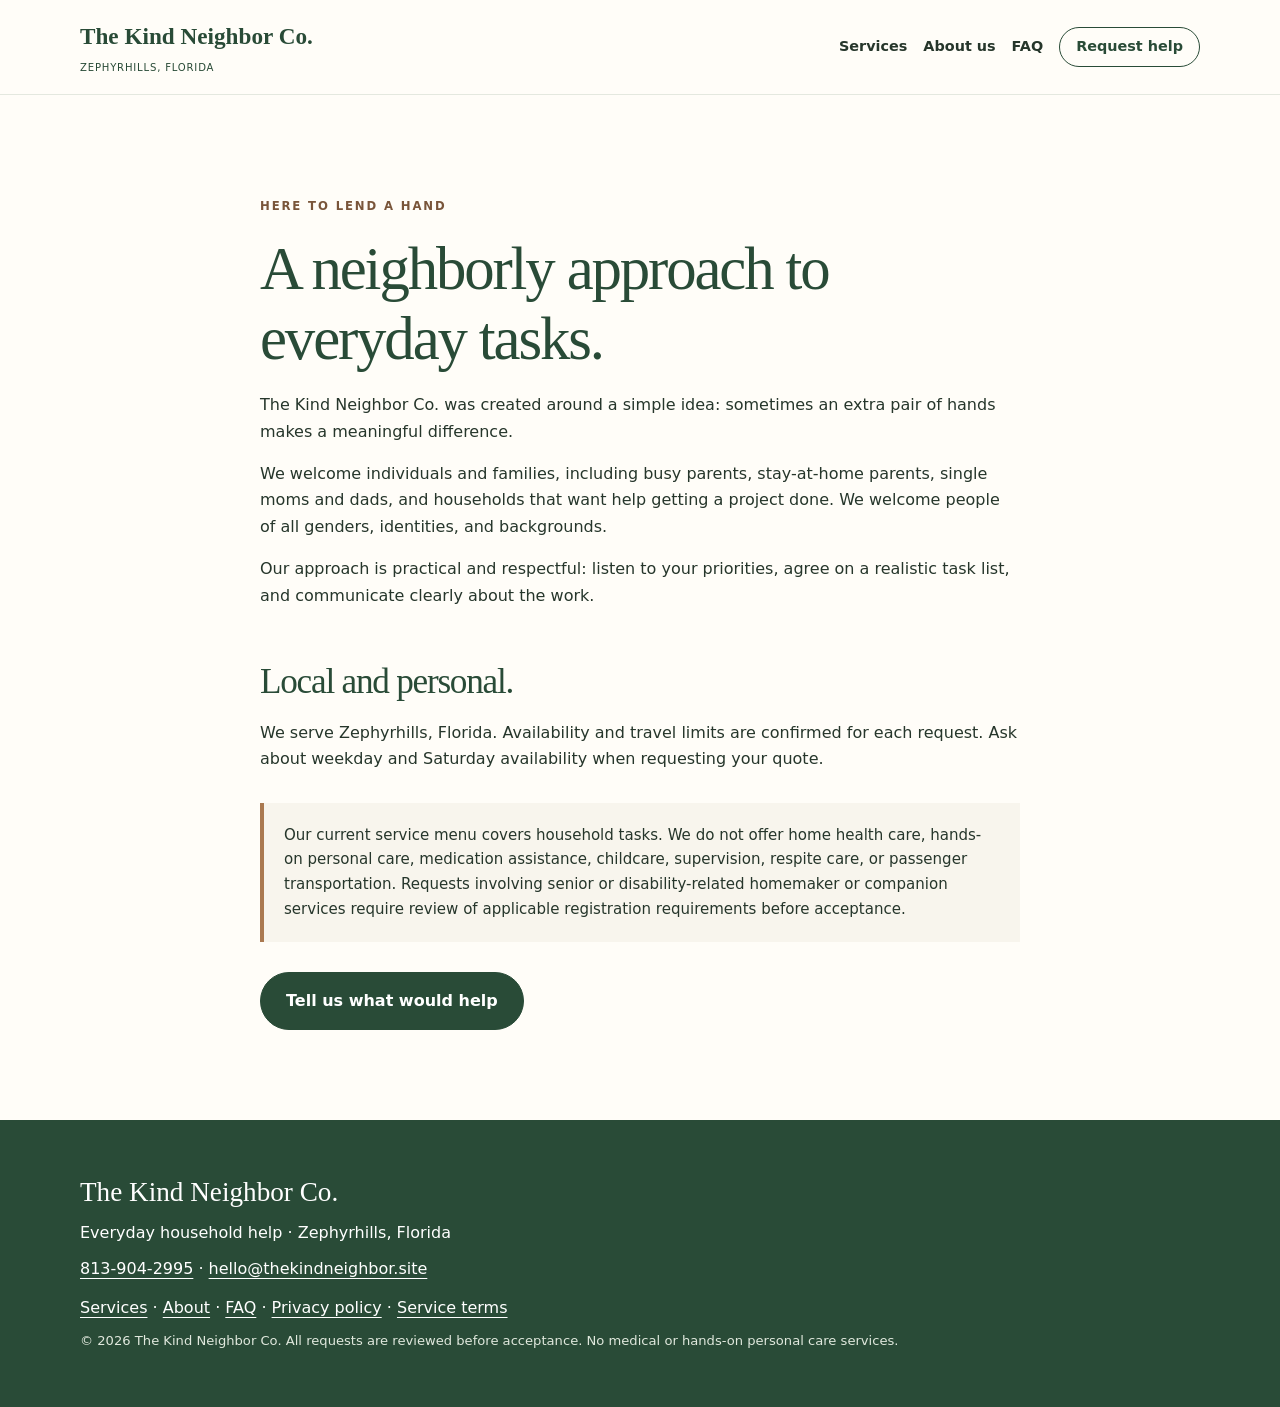
==== about.html @ 634ebbd8 "Launch household service inquiries with privacy and service policies" ====
<!doctype html><html lang="en"><head><meta charset="utf-8"><meta name="viewport" content="width=device-width,initial-scale=1"><meta name="theme-color" content="#294b37"><meta name="description" content="The Kind Neighbor Co. offers practical household help with a respectful, inclusive approach in Zephyrhills, Florida."><title>About Us | The Kind Neighbor Co.</title><link rel="canonical" href="https://thekindneighbor.site/about.html"><link rel="icon" href="/assets/logo.png"><link rel="stylesheet" href="/styles.css?v=household1"><meta property="og:type" content="website"><meta property="og:title" content="About Us | The Kind Neighbor Co."><meta property="og:description" content="The Kind Neighbor Co. offers practical household help with a respectful, inclusive approach in Zephyrhills, Florida."><meta property="og:url" content="https://thekindneighbor.site/about.html"><meta property="og:image" content="https://thekindneighbor.site/assets/logo.png"></head><body><a class="skip" href="#main">Skip to content</a><header class="header"><div class="wrap nav"><a href="/" class="brand">The Kind Neighbor Co.<small>Zephyrhills, Florida</small></a><nav aria-label="Main navigation"><a href="/services.html">Services</a><a href="/about.html">About us</a><a href="/faq.html">FAQ</a><a class="navcta" href="/#request">Request help</a></nav></div></header><main id="main"><section class="section service-copy"><div class="wrap narrow"><p class="eyebrow">Here to lend a hand</p><h1>A neighborly approach to everyday tasks.</h1><p>The Kind Neighbor Co. was created around a simple idea: sometimes an extra pair of hands makes a meaningful difference.</p><p>We welcome individuals and families, including busy parents, stay-at-home parents, single moms and dads, and households that want help getting a project done. We welcome people of all genders, identities, and backgrounds.</p><p>Our approach is practical and respectful: listen to your priorities, agree on a realistic task list, and communicate clearly about the work.</p><h2>Local and personal.</h2><p>We serve Zephyrhills, Florida. Availability and travel limits are confirmed for each request. Ask about weekday and Saturday availability when requesting your quote.</p><p class="scope-note">Our current service menu covers household tasks. We do not offer home health care, hands-on personal care, medication assistance, childcare, supervision, respite care, or passenger transportation. Requests involving senior or disability-related homemaker or companion services require review of applicable registration requirements before acceptance.</p><a class="button" href="/#request">Tell us what would help</a></div></section></main><footer><div class="wrap"><strong>The Kind Neighbor Co.</strong><p>Everyday household help · Zephyrhills, Florida</p><p><a href="tel:+18139042995">813-904-2995</a> · <a href="mailto:hello@thekindneighbor.site">hello@thekindneighbor.site</a></p><p><a href="/services.html">Services</a> · <a href="/about.html">About</a> · <a href="/faq.html">FAQ</a> · <a href="/privacy.html">Privacy policy</a> · <a href="/terms.html">Service terms</a></p><p class="fine">© <span id="year">2026</span> The Kind Neighbor Co. All requests are reviewed before acceptance. No medical or hands-on personal care services.</p></div></footer></body></html>
---- styles.css ----
:root{--green:#294b37;--sage:#dce7d8;--cream:#f8f5ed;--gold:#aa7950;--ink:#26362b;--muted:#526457}*{box-sizing:border-box}html{scroll-behavior:smooth}body{margin:0;color:var(--ink);font-family:system-ui,-apple-system,Segoe UI,Arial,sans-serif;line-height:1.65}a{color:inherit}h1,h2,h3{font-family:Georgia,serif;line-height:1.15;color:var(--green)}h1{font-size:clamp(2.4rem,5vw,4.5rem);margin:.3em 0}h2{font-size:clamp(1.9rem,3.4vw,3rem);margin:.3em 0 .5em}h3{font-size:1.28rem;margin:.5em 0}.wrap{width:min(1120px,calc(100% - 36px));margin:auto}.narrow{max-width:780px}.skip{position:absolute;left:-9999px}.skip:focus{left:12px;top:12px;background:white;padding:10px;z-index:10}.header{background:white;position:sticky;top:0;z-index:5;border-bottom:1px solid #e4e8df}.nav{display:flex;align-items:center;justify-content:space-between;gap:20px;min-height:82px}.brand{font-family:Georgia,serif;font-size:1.25rem;font-weight:bold;text-decoration:none;color:var(--green)}.brand small{display:block;font-family:system-ui;font-size:.65rem;text-transform:uppercase;letter-spacing:.08em;font-weight:500}.nav nav{display:flex;gap:22px;align-items:center}.nav nav a{text-decoration:none;font-size:.9rem;font-weight:600}.navcta{color:var(--green);border:1px solid var(--green);border-radius:999px;padding:7px 16px}.hero{background:var(--cream);padding:75px 0}.hero-grid{display:grid;grid-template-columns:1.15fr .85fr;gap:40px;align-items:center}.hero p{font-size:1.12rem;max-width:600px}.hero-logo{width:100%;height:auto;border-radius:22px;box-shadow:0 14px 40px #294b3717}.eyebrow{color:#8c623f;font-size:.8rem;font-weight:800;text-transform:uppercase;letter-spacing:.14em}.actions{display:flex;flex-wrap:wrap;gap:12px;margin:26px 0}.button{display:inline-block;background:var(--green);color:white;text-decoration:none;border-radius:8px;padding:13px 22px;font-weight:700;text-align:center}.button:hover,.button:focus{background:#41674e}.button.secondary{background:transparent;color:var(--green);border:1px solid var(--green)}.fine{font-size:.82rem!important;color:var(--muted)}.section{padding:75px 0;scroll-margin-top:90px}.lead{max-width:800px;color:var(--muted);font-size:1.08rem}.cards,.prices{display:grid;grid-template-columns:repeat(3,minmax(0,1fr));gap:18px;margin-top:32px}.cards article,.prices article{background:white;border:1px solid #e2e8df;border-radius:15px;padding:24px}.symbol{color:var(--gold);font-size:2rem}.tinted{background:var(--cream)}.price{font-size:2rem;font-weight:800;color:var(--green);margin:12px 0}.price small{font-size:.9rem;font-weight:500;color:var(--muted)}details{border-bottom:1px solid #d4ded0;padding:16px 0}summary{cursor:pointer;font-weight:700;color:var(--green)}.contact{text-align:center}.contact .button{margin:18px 0}footer{background:var(--green);color:white;padding:42px 0;text-align:center}footer .fine{color:#e0e8dd}footer p{margin:5px 0}@media(max-width:800px){.hero-grid{grid-template-columns:1fr}.hero-logo{max-width:460px;margin:auto}.cards,.prices{grid-template-columns:repeat(2,minmax(0,1fr))}.nav{align-items:flex-start;flex-direction:column;padding:15px 0}.nav nav{gap:12px;flex-wrap:wrap}}@media(max-width:520px){.cards,.prices{grid-template-columns:1fr}.hero{padding:45px 0}.section{padding:55px 0}.nav nav a{font-size:.82rem}.nav nav{gap:10px}}

/* Consultation inquiry form */
.inquiry-form{display:grid;gap:1.1rem;margin:1.5rem 0;text-align:left}
.inquiry-form label{display:grid;gap:.4rem;font-weight:600}
.inquiry-form input:not([type=checkbox]),.inquiry-form select,.inquiry-form textarea{width:100%;box-sizing:border-box;padding:.8rem;border:1px solid #a9b8ab;border-radius:8px;background:white;color:#263c2f;font:inherit}
.inquiry-form input:focus-visible,.inquiry-form select:focus-visible,.inquiry-form textarea:focus-visible{outline:3px solid #91b39a;outline-offset:2px}
.inquiry-form fieldset{border:1px solid #b6c4b9;border-radius:12px;padding:1rem}
.inquiry-form legend{font-weight:700;padding:0 .3rem}
.inquiry-form .choice{display:flex;align-items:flex-start;gap:.6rem;font-weight:400;margin:.55rem 0}
.inquiry-form .choice input{margin-top:.3rem;min-width:1rem;min-height:1rem}
.inquiry-form .consent{font-size:.94rem}
.form-grid{display:grid;grid-template-columns:repeat(2,minmax(0,1fr));gap:1rem}
.form-hint{font-size:.87rem;opacity:.82}
.form-status{min-height:1.5rem;font-weight:600}
.form-status.error{color:#a12b27}.form-status.success{color:#216e42}
.inquiry-form button:disabled{opacity:.6;cursor:wait}
@media(max-width:640px){.form-grid{grid-template-columns:1fr}}

/* Kind Neighbor launch design: warm paper, forest green and generous type. */
body{background:#fffdf8}h1,h2,h3{font-weight:500;letter-spacing:-.035em}.header{background:#fffdf8f5;backdrop-filter:blur(12px)}.nav{min-height:94px}.brand{font-size:1.45rem}.brand small{margin-top:5px;font-size:.63rem}.hero{background:radial-gradient(ellipse at 85% 20%,#e2eadc 0,transparent 58%),#f4f0e5;padding:90px 0 100px}.hero-grid{gap:65px}.hero h1{font-size:clamp(3rem,6.2vw,5.5rem);line-height:1.02}.hero-logo{border-radius:48% 48% 12px 12px;box-shadow:0 22px 65px #294b371b;border:10px solid #fffdf8}.eyebrow{color:#79553a;font-size:.73rem;letter-spacing:.16em}.button{border-radius:999px;padding:15px 25px;border:1px solid var(--green);font:inherit;font-weight:650;cursor:pointer}.button.secondary:hover{background:#e1e9db}.welcome-strip{background:#294b37;color:#fffdf8;padding:22px 0}.welcome-strip .wrap{display:flex;justify-content:space-between;gap:18px;font-size:.86rem}.section{padding:90px 0}.tinted{background:#f4f0e5}.cards article,.prices article{border:1px solid #dce2d7;border-radius:5px;padding:29px;background:#fffdf8}.cards h3{font-size:1.5rem}.cards p,.prices p{color:#526457}.symbol{display:block;font-size:2.3rem;margin-bottom:20px}.prices{grid-template-columns:repeat(3,minmax(0,1fr))}.prices article:first-child{background:#e4ecdf}.price{font-family:Georgia,serif;font-size:2.8rem;font-weight:500;letter-spacing:-.03em}.narrow{max-width:760px}.contact{text-align:left;background:#e8eedf}.inquiry-form{background:#fffdf8;border:1px solid #d4ddcd;padding:clamp(18px,4vw,36px);border-radius:8px}.inquiry-form .button{justify-self:start;margin:0}.form-status:empty{display:none}summary{padding-right:20px}footer{text-align:left;padding:50px 0}footer strong{font-family:Georgia,serif;font-size:1.7rem;font-weight:500}footer a{text-underline-offset:4px}:focus-visible{outline:3px solid #aa7950;outline-offset:4px}@media(max-width:800px){.hero{padding:55px 0}.hero-grid{gap:35px}.hero-logo{max-width:350px}.welcome-strip .wrap{flex-wrap:wrap;justify-content:center;text-align:center}.section{padding:60px 0}.prices{grid-template-columns:repeat(2,minmax(0,1fr))}.nav{min-height:auto}}@media(max-width:520px){.prices{grid-template-columns:1fr}.hero h1{font-size:3.2rem}.welcome-strip .wrap{flex-direction:column;gap:6px}.hero-logo{max-width:280px}}@media(prefers-reduced-motion:reduce){html{scroll-behavior:auto}}

.launch-trap{position:absolute;left:-10000px;width:1px;height:1px;overflow:hidden}.launch-note{max-width:42rem}.inquiry-form input[type=checkbox]{accent-color:#294b37}

/* Detailed service pages */
.service-copy h1{font-size:clamp(2.4rem,5vw,3.8rem)}.service-copy h2{font-size:clamp(1.65rem,3vw,2.2rem);margin-top:1.5em}.service-copy li{margin:.7em 0}.service-copy a,.cards a{text-underline-offset:4px}.nav nav{flex-wrap:wrap;gap:16px}.hero h1{font-size:clamp(2.8rem,5.3vw,4.6rem)}

.scope-note{padding:20px;border-left:4px solid var(--gold);background:var(--cream);font-size:.94rem;margin:30px 0}textarea{resize:vertical}footer a{display:inline-block;padding:4px 0}.service-copy{overflow-wrap:anywhere}
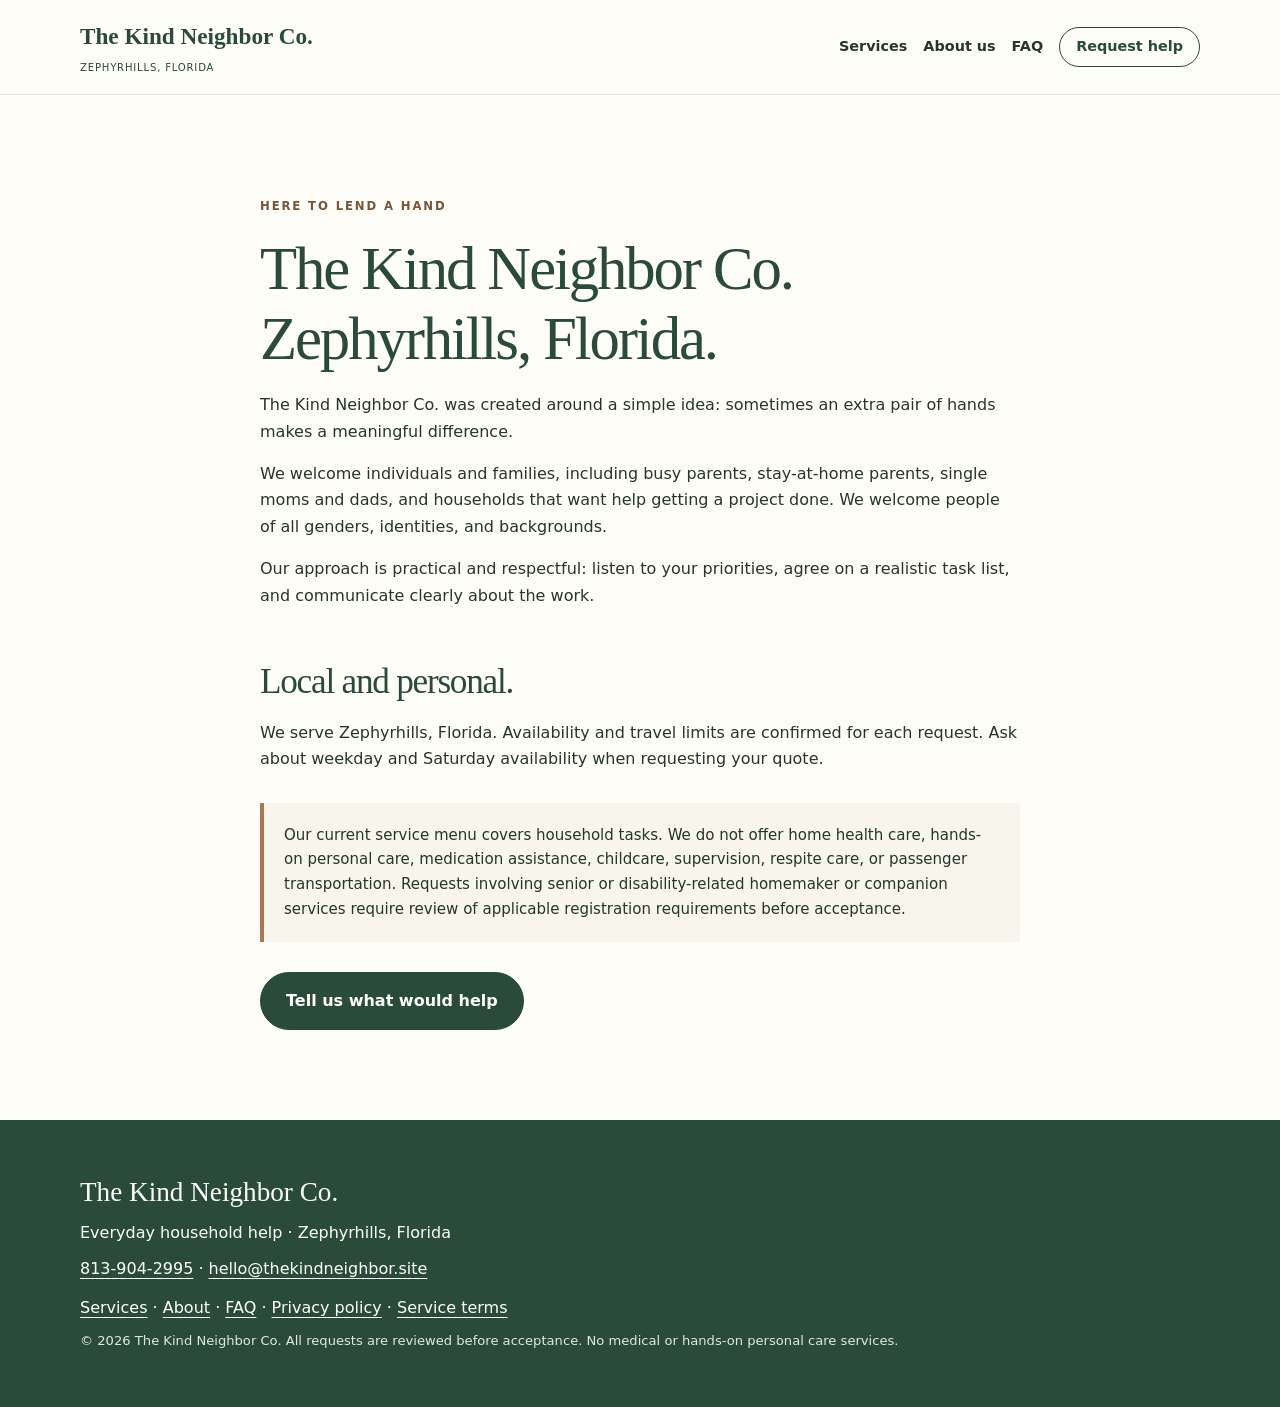
==== commit 7926b821: "Clarify Zephyrhills business identity, search titles and current household services" ====
--- a/about.html
+++ b/about.html
@@ -1 +1 @@
-<!doctype html><html lang="en"><head><meta charset="utf-8"><meta name="viewport" content="width=device-width,initial-scale=1"><meta name="theme-color" content="#294b37"><meta name="description" content="The Kind Neighbor Co. offers practical household help with a respectful, inclusive approach in Zephyrhills, Florida."><title>About Us | The Kind Neighbor Co.</title><link rel="canonical" href="https://thekindneighbor.site/about.html"><link rel="icon" href="/assets/logo.png"><link rel="stylesheet" href="/styles.css?v=household1"><meta property="og:type" content="website"><meta property="og:title" content="About Us | The Kind Neighbor Co."><meta property="og:description" content="The Kind Neighbor Co. offers practical household help with a respectful, inclusive approach in Zephyrhills, Florida."><meta property="og:url" content="https://thekindneighbor.site/about.html"><meta property="og:image" content="https://thekindneighbor.site/assets/logo.png"></head><body><a class="skip" href="#main">Skip to content</a><header class="header"><div class="wrap nav"><a href="/" class="brand">The Kind Neighbor Co.<small>Zephyrhills, Florida</small></a><nav aria-label="Main navigation"><a href="/services.html">Services</a><a href="/about.html">About us</a><a href="/faq.html">FAQ</a><a class="navcta" href="/#request">Request help</a></nav></div></header><main id="main"><section class="section service-copy"><div class="wrap narrow"><p class="eyebrow">Here to lend a hand</p><h1>A neighborly approach to everyday tasks.</h1><p>The Kind Neighbor Co. was created around a simple idea: sometimes an extra pair of hands makes a meaningful difference.</p><p>We welcome individuals and families, including busy parents, stay-at-home parents, single moms and dads, and households that want help getting a project done. We welcome people of all genders, identities, and backgrounds.</p><p>Our approach is practical and respectful: listen to your priorities, agree on a realistic task list, and communicate clearly about the work.</p><h2>Local and personal.</h2><p>We serve Zephyrhills, Florida. Availability and travel limits are confirmed for each request. Ask about weekday and Saturday availability when requesting your quote.</p><p class="scope-note">Our current service menu covers household tasks. We do not offer home health care, hands-on personal care, medication assistance, childcare, supervision, respite care, or passenger transportation. Requests involving senior or disability-related homemaker or companion services require review of applicable registration requirements before acceptance.</p><a class="button" href="/#request">Tell us what would help</a></div></section></main><footer><div class="wrap"><strong>The Kind Neighbor Co.</strong><p>Everyday household help · Zephyrhills, Florida</p><p><a href="tel:+18139042995">813-904-2995</a> · <a href="mailto:hello@thekindneighbor.site">hello@thekindneighbor.site</a></p><p><a href="/services.html">Services</a> · <a href="/about.html">About</a> · <a href="/faq.html">FAQ</a> · <a href="/privacy.html">Privacy policy</a> · <a href="/terms.html">Service terms</a></p><p class="fine">© <span id="year">2026</span> The Kind Neighbor Co. All requests are reviewed before acceptance. No medical or hands-on personal care services.</p></div></footer></body></html>+<!doctype html><html lang="en"><head><meta charset="utf-8"><meta name="viewport" content="width=device-width,initial-scale=1"><meta name="theme-color" content="#294b37"><meta name="description" content="Meet The Kind Neighbor Co., a local household-help business serving Zephyrhills, Florida with cleaning, laundry, organizing and everyday technology assistance."><title>About The Kind Neighbor Co. | Zephyrhills, Florida</title><link rel="canonical" href="https://thekindneighbor.site/about.html"><link rel="icon" href="/assets/logo.png"><link rel="stylesheet" href="/styles.css?v=household3"><meta property="og:type" content="website"><meta property="og:title" content="About The Kind Neighbor Co. | Zephyrhills, Florida"><meta property="og:description" content="Meet The Kind Neighbor Co., a local household-help business serving Zephyrhills, Florida with cleaning, laundry, organizing and everyday technology assistance."><meta property="og:url" content="https://thekindneighbor.site/about.html"><meta property="og:image" content="https://thekindneighbor.site/assets/logo.png"><meta name="robots" content="index,follow,max-image-preview:large"><script type="application/ld+json">{"@context": "https://schema.org", "@graph": [{"@type": "LocalBusiness", "@id": "https://thekindneighbor.site/#business", "name": "The Kind Neighbor Co.", "url": "https://thekindneighbor.site/", "telephone": "+1-813-904-2995", "email": "hello@thekindneighbor.site", "areaServed": {"@type": "City", "name": "Zephyrhills", "containedInPlace": {"@type": "State", "name": "Florida"}}, "description": "Everyday household help in Zephyrhills, Florida: cleaning, laundry, home organization, decluttering, garage-sale preparation, packing, and everyday technology assistance.", "logo": {"@type": "ImageObject", "@id": "https://thekindneighbor.site/#logo", "url": "https://thekindneighbor.site/assets/logo.png", "contentUrl": "https://thekindneighbor.site/assets/logo.png", "caption": "The Kind Neighbor Co."}, "image": "https://thekindneighbor.site/assets/logo.png", "address": {"@type": "PostalAddress", "addressLocality": "Zephyrhills", "addressRegion": "FL", "addressCountry": "US"}}, {"@type": "WebSite", "@id": "https://thekindneighbor.site/#website", "url": "https://thekindneighbor.site/", "name": "The Kind Neighbor Co.", "publisher": {"@id": "https://thekindneighbor.site/#business"}, "alternateName": ["The Kind Neighbor Co. – Zephyrhills", "thekindneighbor.site"], "description": "The Kind Neighbor Co. — everyday household help in Zephyrhills, Florida.", "inLanguage": "en-US"}, {"@type": "WebPage", "@id": "https://thekindneighbor.site/about.html#webpage", "url": "https://thekindneighbor.site/about.html", "name": "About The Kind Neighbor Co. | Zephyrhills, Florida", "isPartOf": {"@id": "https://thekindneighbor.site/#website"}, "about": {"@id": "https://thekindneighbor.site/#business"}, "description": "Meet The Kind Neighbor Co., a local household-help business serving Zephyrhills, Florida with cleaning, laundry, organizing and everyday technology assistance.", "inLanguage": "en-US", "dateModified": "2026-10-31", "mainEntity": {"@id": "https://thekindneighbor.site/#business"}, "primaryImageOfPage": {"@id": "https://thekindneighbor.site/#logo"}}]}</script><meta property="og:site_name" content="The Kind Neighbor Co."><meta property="og:locale" content="en_US"><meta name="twitter:card" content="summary"><meta name="twitter:title" content="About The Kind Neighbor Co. | Zephyrhills, Florida"><meta name="twitter:description" content="Meet The Kind Neighbor Co., a local household-help business serving Zephyrhills, Florida with cleaning, laundry, organizing and everyday technology assistance."><meta name="twitter:image" content="https://thekindneighbor.site/assets/logo.png"></head><body><a class="skip" href="#main">Skip to content</a><header class="header"><div class="wrap nav"><a href="/" class="brand">The Kind Neighbor Co.<small>Zephyrhills, Florida</small></a><nav aria-label="Main navigation"><a href="/services.html">Services</a><a href="/about.html">About us</a><a href="/faq.html">FAQ</a><a class="navcta" href="/#request">Request help</a></nav></div></header><main id="main"><section class="section service-copy"><div class="wrap narrow"><p class="eyebrow">Here to lend a hand</p><h1>The Kind Neighbor Co.<br>Zephyrhills, Florida.</h1><p>The Kind Neighbor Co. was created around a simple idea: sometimes an extra pair of hands makes a meaningful difference.</p><p>We welcome individuals and families, including busy parents, stay-at-home parents, single moms and dads, and households that want help getting a project done. We welcome people of all genders, identities, and backgrounds.</p><p>Our approach is practical and respectful: listen to your priorities, agree on a realistic task list, and communicate clearly about the work.</p><h2>Local and personal.</h2><p>We serve Zephyrhills, Florida. Availability and travel limits are confirmed for each request. Ask about weekday and Saturday availability when requesting your quote.</p><p class="scope-note">Our current service menu covers household tasks. We do not offer home health care, hands-on personal care, medication assistance, childcare, supervision, respite care, or passenger transportation. Requests involving senior or disability-related homemaker or companion services require review of applicable registration requirements before acceptance.</p><a class="button" href="/#request">Tell us what would help</a></div></section></main><footer><div class="wrap"><strong>The Kind Neighbor Co.</strong><p>Everyday household help · Zephyrhills, Florida</p><p><a href="tel:+18139042995">813-904-2995</a> · <a href="mailto:hello@thekindneighbor.site">hello@thekindneighbor.site</a></p><p><a href="/services.html">Services</a> · <a href="/about.html">About</a> · <a href="/faq.html">FAQ</a> · <a href="/privacy.html">Privacy policy</a> · <a href="/terms.html">Service terms</a></p><p class="fine">© <span id="year">2026</span> The Kind Neighbor Co. All requests are reviewed before acceptance. No medical or hands-on personal care services.</p></div></footer></body></html>
--- a/styles.css
+++ b/styles.css
@@ -26,3 +26,7 @@
 .service-copy h1{font-size:clamp(2.4rem,5vw,3.8rem)}.service-copy h2{font-size:clamp(1.65rem,3vw,2.2rem);margin-top:1.5em}.service-copy li{margin:.7em 0}.service-copy a,.cards a{text-underline-offset:4px}.nav nav{flex-wrap:wrap;gap:16px}.hero h1{font-size:clamp(2.8rem,5.3vw,4.6rem)}
 
 .scope-note{padding:20px;border-left:4px solid var(--gold);background:var(--cream);font-size:.94rem;margin:30px 0}textarea{resize:vertical}footer a{display:inline-block;padding:4px 0}.service-copy{overflow-wrap:anywhere}
+
+.logo-frame{position:relative;width:100%;max-width:460px;margin:auto}.logo-frame .hero-logo{display:block}.logo-caption{position:absolute;left:10px;right:10px;bottom:10px;height:26%;display:flex;align-items:center;justify-content:center;padding:12px;background:#fffdf8;border-radius:0 0 3px 3px;color:var(--green);text-align:center;font-size:clamp(.7rem,1vw,.88rem);font-weight:650;letter-spacing:.12em}@media(max-width:800px){.logo-frame{max-width:350px}.logo-frame .hero-logo{max-width:none}}@media(max-width:520px){.logo-frame{max-width:280px}}
+
+.service-copy .cards h2{font-size:1.5rem;margin:.5em 0;line-height:1.15}
